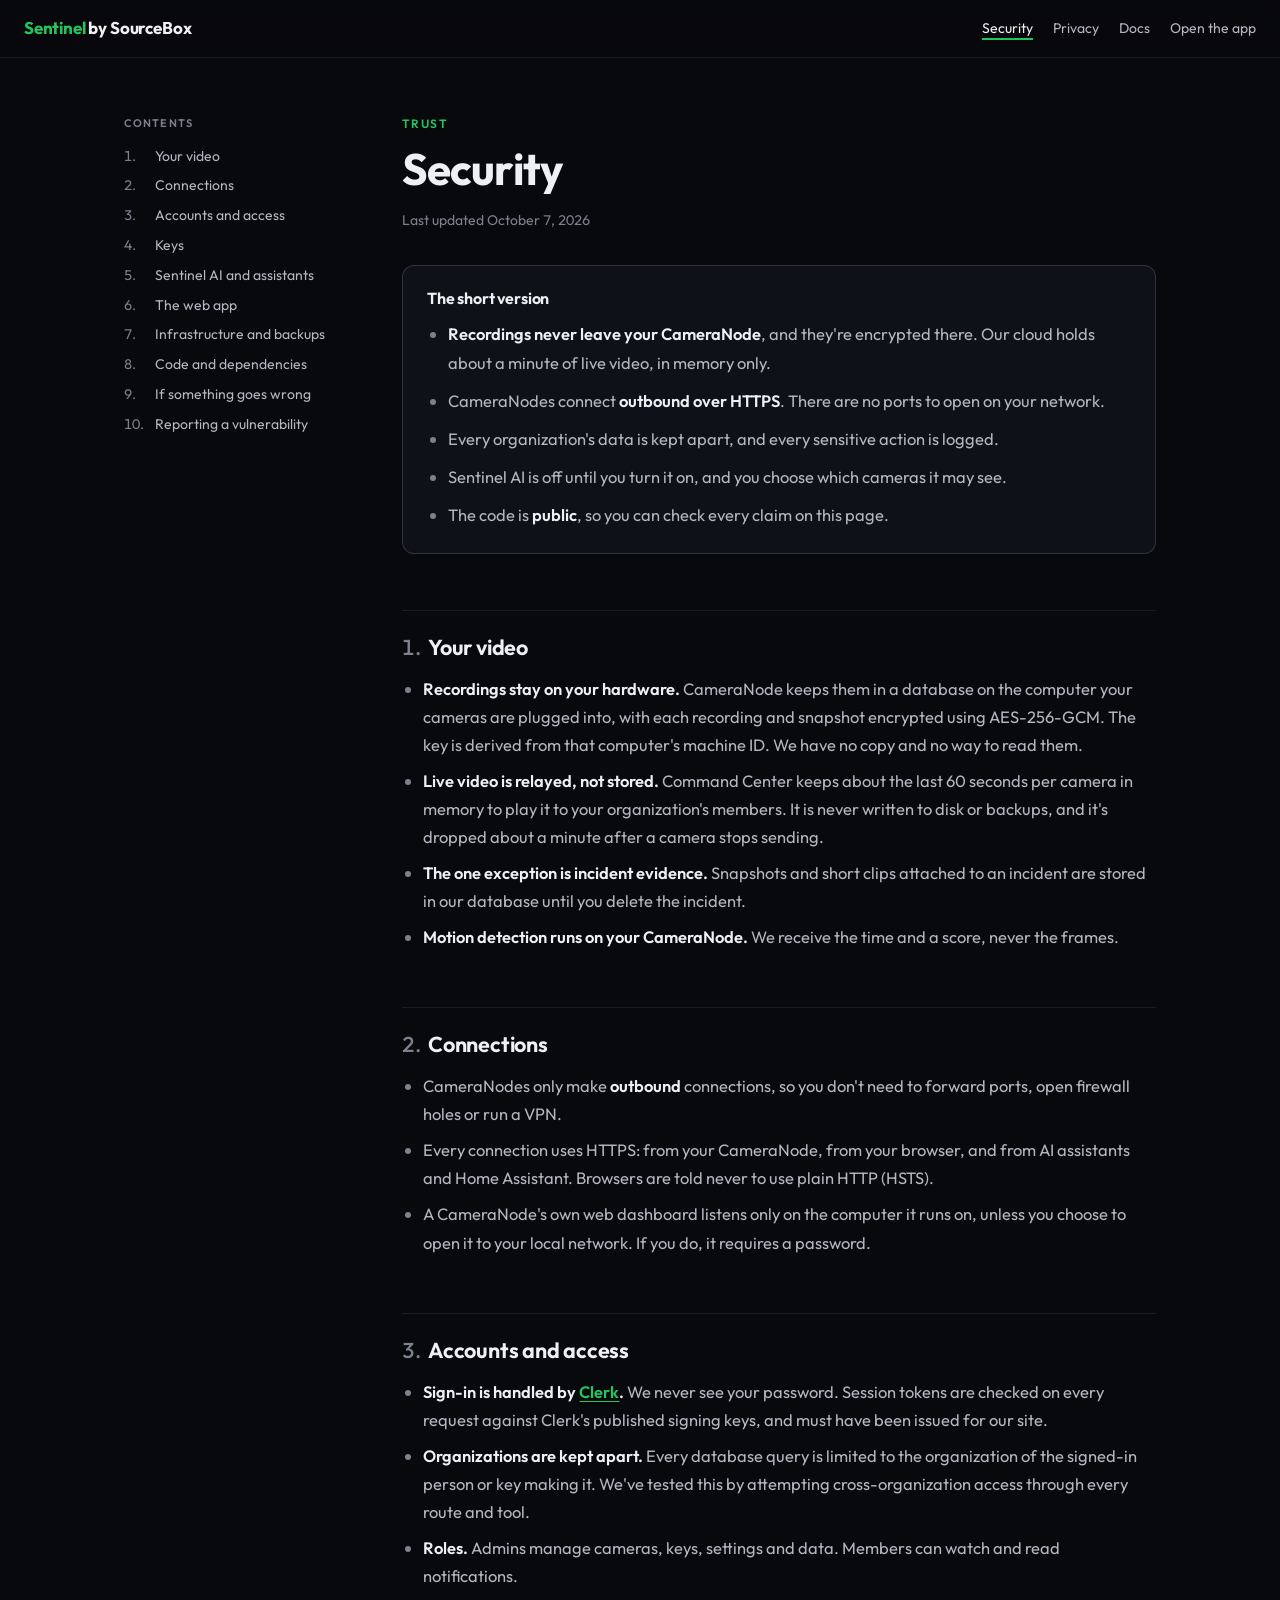
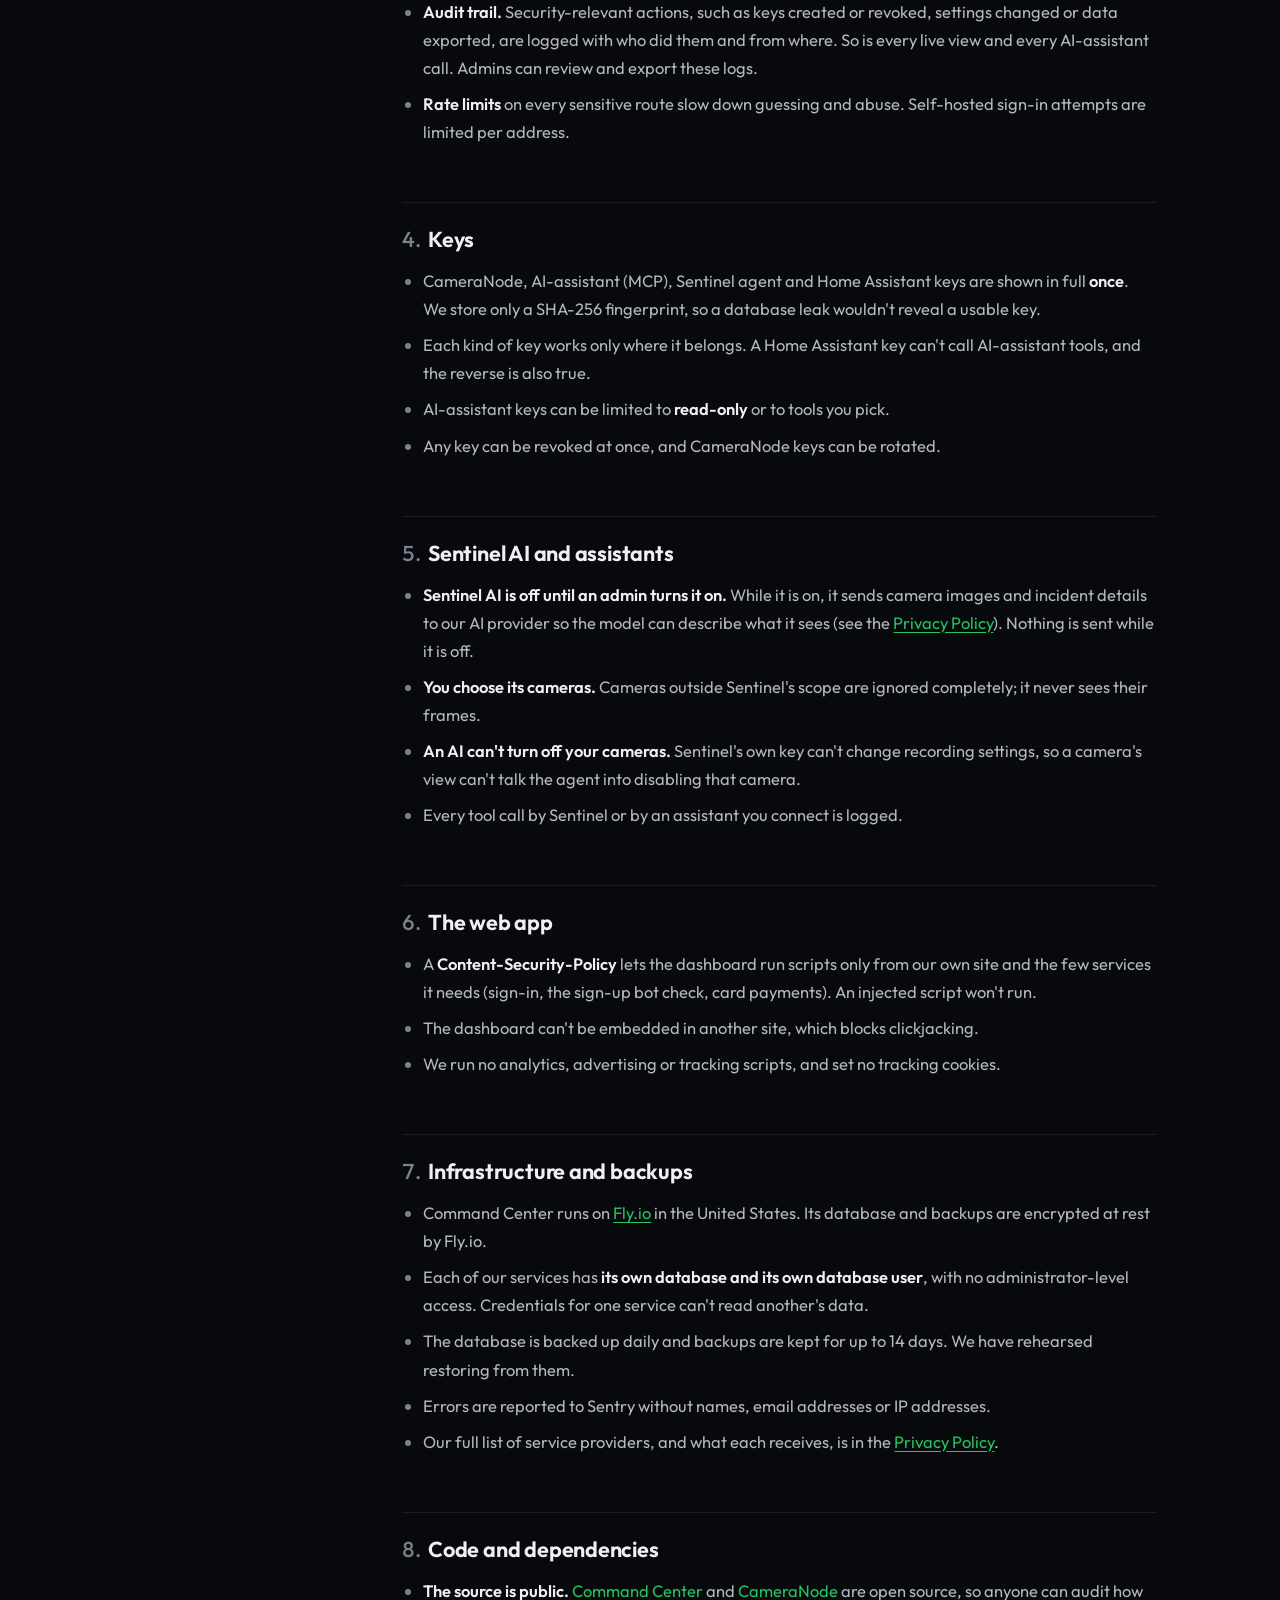
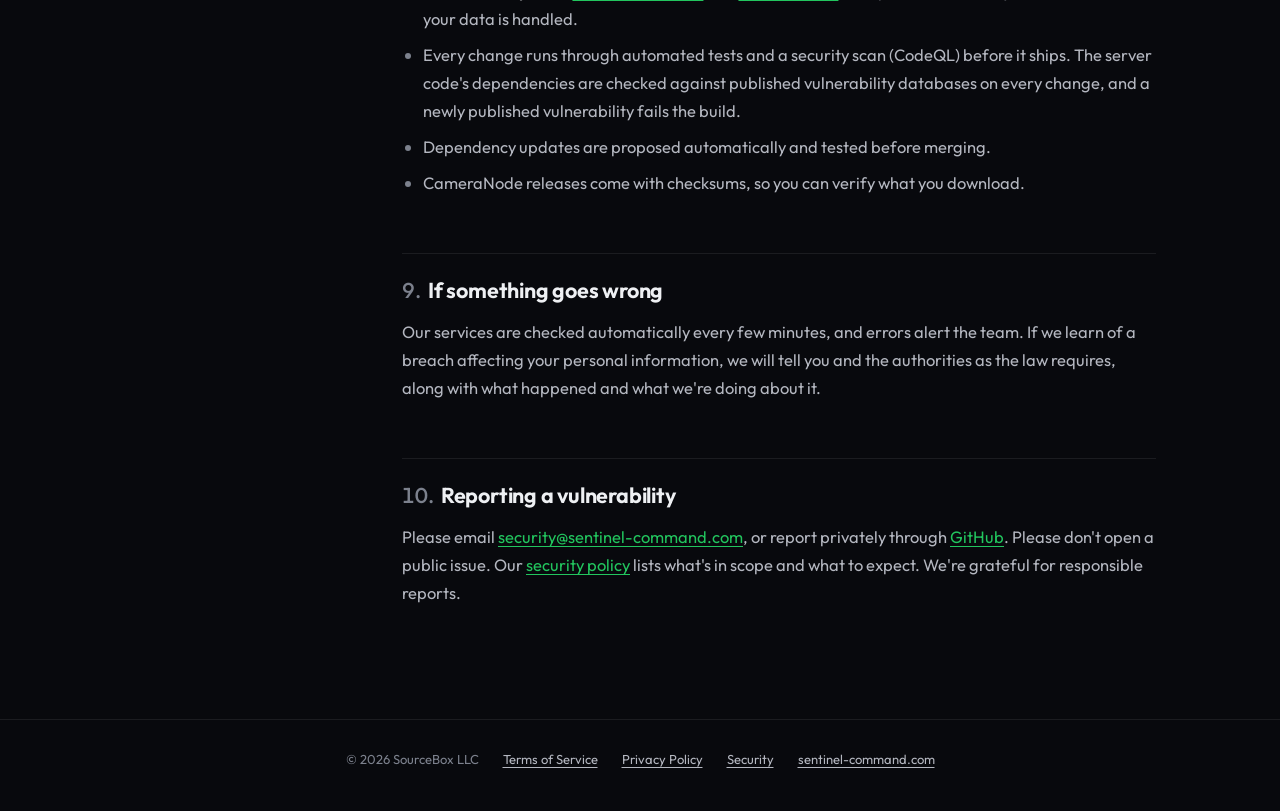
==== docs/security.html @ b4640612 "Add a security page at /security The DPA and sub-processor list both point to a /security page that " ====
<!DOCTYPE html>
<html lang="en">
<head>
  <meta charset="UTF-8">
  <meta name="viewport" content="width=device-width, initial-scale=1.0">
  <title>Security · Sentinel by SourceBox</title>
  <meta name="description" content="How Sentinel by SourceBox protects your cameras, your video and your account, and how to report a vulnerability.">
  <link rel="canonical" href="https://sentinel-command.com/security">
  <link rel="icon" href="data:image/svg+xml,<svg xmlns='http://www.w3.org/2000/svg' viewBox='0 0 100 100'><rect width='100' height='100' rx='22' fill='%230a0a0f'/><text x='50' y='68' font-size='52' font-weight='700' text-anchor='middle' fill='%2322c55e' font-family='sans-serif'>S</text></svg>">
  <link rel="preconnect" href="https://fonts.googleapis.com">
  <link rel="preconnect" href="https://fonts.gstatic.com" crossorigin>
  <link href="https://fonts.googleapis.com/css2?family=Outfit:wght@400;500;600;700&family=JetBrains+Mono:wght@400;500&display=swap" rel="stylesheet">
  <link rel="stylesheet" href="legal/legal.css">
</head>
<body>
  <header class="topbar">
    <a class="brand" href="/"><span>Sentinel</span><span class="by"> by SourceBox</span></a>
    <nav aria-label="Site">
      <a href="security" aria-current="page">Security</a>
      <a href="legal/privacy">Privacy</a>
      <a href="/documentation/">Docs</a>
      <a class="nav-app" href="https://app.sentinel-command.com">Open the app</a>
    </nav>
  </header>

  <div class="page">
    <details class="toc" id="toc">
      <summary>Contents</summary>
      <ol>
        <li><a href="#video">Your video</a></li>
        <li><a href="#connections">Connections</a></li>
        <li><a href="#accounts">Accounts and access</a></li>
        <li><a href="#keys">Keys</a></li>
        <li><a href="#ai">Sentinel AI and assistants</a></li>
        <li><a href="#web">The web app</a></li>
        <li><a href="#infrastructure">Infrastructure and backups</a></li>
        <li><a href="#code">Code and dependencies</a></li>
        <li><a href="#incidents">If something goes wrong</a></li>
        <li><a href="#report">Reporting a vulnerability</a></li>
      </ol>
    </details>

    <article>
      <p class="eyebrow">Trust</p>
      <h1>Security</h1>
      <p class="dates">Last updated October 7, 2026</p>

      <section class="summary" aria-labelledby="summary-heading">
        <h2 id="summary-heading">The short version</h2>
        <ul>
          <li><strong>Recordings never leave your CameraNode</strong>, and they're encrypted there. Our cloud holds about a minute of live video, in memory only.</li>
          <li>CameraNodes connect <strong>outbound over HTTPS</strong>. There are no ports to open on your network.</li>
          <li>Every organization's data is kept apart, and every sensitive action is logged.</li>
          <li>Sentinel AI is off until you turn it on, and you choose which cameras it may see.</li>
          <li>The code is <strong>public</strong>, so you can check every claim on this page.</li>
        </ul>
      </section>

      <h2 id="video"><span class="num">1.</span>Your video</h2>
      <ul>
        <li><strong>Recordings stay on your hardware.</strong> CameraNode keeps them in a database on the computer your cameras are plugged into, with each recording and snapshot encrypted using AES-256-GCM. The key is derived from that computer's machine ID. We have no copy and no way to read them.</li>
        <li><strong>Live video is relayed, not stored.</strong> Command Center keeps about the last 60 seconds per camera in memory to play it to your organization's members. It is never written to disk or backups, and it's dropped about a minute after a camera stops sending.</li>
        <li><strong>The one exception is incident evidence.</strong> Snapshots and short clips attached to an incident are stored in our database until you delete the incident.</li>
        <li><strong>Motion detection runs on your CameraNode.</strong> We receive the time and a score, never the frames.</li>
      </ul>

      <h2 id="connections"><span class="num">2.</span>Connections</h2>
      <ul>
        <li>CameraNodes only make <strong>outbound</strong> connections, so you don't need to forward ports, open firewall holes or run a VPN.</li>
        <li>Every connection uses HTTPS: from your CameraNode, from your browser, and from AI assistants and Home Assistant. Browsers are told never to use plain HTTP (HSTS).</li>
        <li>A CameraNode's own web dashboard listens only on the computer it runs on, unless you choose to open it to your local network. If you do, it requires a password.</li>
      </ul>

      <h2 id="accounts"><span class="num">3.</span>Accounts and access</h2>
      <ul>
        <li><strong>Sign-in is handled by <a href="https://clerk.com">Clerk</a>.</strong> We never see your password. Session tokens are checked on every request against Clerk's published signing keys, and must have been issued for our site.</li>
        <li><strong>Organizations are kept apart.</strong> Every database query is limited to the organization of the signed-in person or key making it. We've tested this by attempting cross-organization access through every route and tool.</li>
        <li><strong>Roles.</strong> Admins manage cameras, keys, settings and data. Members can watch and read notifications.</li>
        <li><strong>Audit trail.</strong> Security-relevant actions, such as keys created or revoked, settings changed or data exported, are logged with who did them and from where. So is every live view and every AI-assistant call. Admins can review and export these logs.</li>
        <li><strong>Rate limits</strong> on every sensitive route slow down guessing and abuse. Self-hosted sign-in attempts are limited per address.</li>
      </ul>

      <h2 id="keys"><span class="num">4.</span>Keys</h2>
      <ul>
        <li>CameraNode, AI-assistant (MCP), Sentinel agent and Home Assistant keys are shown in full <strong>once</strong>. We store only a SHA-256 fingerprint, so a database leak wouldn't reveal a usable key.</li>
        <li>Each kind of key works only where it belongs. A Home Assistant key can't call AI-assistant tools, and the reverse is also true.</li>
        <li>AI-assistant keys can be limited to <strong>read-only</strong> or to tools you pick.</li>
        <li>Any key can be revoked at once, and CameraNode keys can be rotated.</li>
      </ul>

      <h2 id="ai"><span class="num">5.</span>Sentinel AI and assistants</h2>
      <ul>
        <li><strong>Sentinel AI is off until an admin turns it on.</strong> While it is on, it sends camera images and incident details to our AI provider so the model can describe what it sees (see the <a href="legal/privacy#sentinel-ai">Privacy Policy</a>). Nothing is sent while it is off.</li>
        <li><strong>You choose its cameras.</strong> Cameras outside Sentinel's scope are ignored completely; it never sees their frames.</li>
        <li><strong>An AI can't turn off your cameras.</strong> Sentinel's own key can't change recording settings, so a camera's view can't talk the agent into disabling that camera.</li>
        <li>Every tool call by Sentinel or by an assistant you connect is logged.</li>
      </ul>

      <h2 id="web"><span class="num">6.</span>The web app</h2>
      <ul>
        <li>A <strong>Content-Security-Policy</strong> lets the dashboard run scripts only from our own site and the few services it needs (sign-in, the sign-up bot check, card payments). An injected script won't run.</li>
        <li>The dashboard can't be embedded in another site, which blocks clickjacking.</li>
        <li>We run no analytics, advertising or tracking scripts, and set no tracking cookies.</li>
      </ul>

      <h2 id="infrastructure"><span class="num">7.</span>Infrastructure and backups</h2>
      <ul>
        <li>Command Center runs on <a href="https://fly.io">Fly.io</a> in the United States. Its database and backups are encrypted at rest by Fly.io.</li>
        <li>Each of our services has <strong>its own database and its own database user</strong>, with no administrator-level access. Credentials for one service can't read another's data.</li>
        <li>The database is backed up daily and backups are kept for up to 14 days. We have rehearsed restoring from them.</li>
        <li>Errors are reported to Sentry without names, email addresses or IP addresses.</li>
        <li>Our full list of service providers, and what each receives, is in the <a href="legal/privacy#sharing">Privacy Policy</a>.</li>
      </ul>

      <h2 id="code"><span class="num">8.</span>Code and dependencies</h2>
      <ul>
        <li><strong>The source is public.</strong> <a href="https://github.com/SourceBox-LLC/Sentinel-Command">Command Center</a> and <a href="https://github.com/SourceBox-LLC/Sentinel-CameraNode">CameraNode</a> are open source, so anyone can audit how your data is handled.</li>
        <li>Every change runs through automated tests and a security scan (CodeQL) before it ships. The server code's dependencies are checked against published vulnerability databases on every change, and a newly published vulnerability fails the build.</li>
        <li>Dependency updates are proposed automatically and tested before merging.</li>
        <li>CameraNode releases come with checksums, so you can verify what you download.</li>
      </ul>

      <h2 id="incidents"><span class="num">9.</span>If something goes wrong</h2>
      <p>Our services are checked automatically every few minutes, and errors alert the team. If we learn of a breach affecting your personal information, we will tell you and the authorities as the law requires, along with what happened and what we're doing about it.</p>

      <h2 id="report"><span class="num">10.</span>Reporting a vulnerability</h2>
      <p>Please email <a href="mailto:security@sentinel-command.com">security@sentinel-command.com</a>, or report privately through <a href="https://github.com/SourceBox-LLC/Sentinel-Command/security/advisories/new">GitHub</a>. Please don't open a public issue. Our <a href="https://github.com/SourceBox-LLC/Sentinel-Command/blob/master/SECURITY.md">security policy</a> lists what's in scope and what to expect. We're grateful for responsible reports.</p>
    </article>
  </div>

  <footer>
    <span>© 2026 SourceBox LLC</span>
    <a href="legal/terms">Terms of Service</a>
    <a href="legal/privacy">Privacy Policy</a>
    <a href="security">Security</a>
    <a href="/">sentinel-command.com</a>
  </footer>
  <script>
    // Contents start open on wide screens, where they sit in the sidebar.
    if (window.matchMedia("(min-width: 960px)").matches) document.getElementById("toc").open = true
  </script>
</body>
</html>
---- docs/legal/legal.css ----
/* Shared styles for /legal/terms and /legal/privacy.
   Dark, to match the rest of sentinel-command.com; prints light. */

:root {
  --bg: #08090d;
  --bg-1: #0f1119;
  --bg-2: #161924;
  --border: rgba(255, 255, 255, 0.08);
  --border-2: rgba(255, 255, 255, 0.14);
  --green: #22c55e;
  --green-dim: rgba(34, 197, 94, 0.1);
  --amber: #f59e0b;
  --amber-dim: rgba(245, 158, 11, 0.08);
  --text: #eef0f3;
  --text-2: #b4b7c0;
  --text-3: #7c818d;
  --font: 'Outfit', system-ui, -apple-system, 'Segoe UI', sans-serif;
  --mono: 'JetBrains Mono', ui-monospace, SFMono-Regular, Menlo, monospace;
  --measure: 70ch;
}

*, *::before, *::after { box-sizing: border-box; }
html { scroll-behavior: smooth; scroll-padding-top: 80px; }
@media (prefers-reduced-motion: reduce) { html { scroll-behavior: auto; } }

body {
  margin: 0;
  font-family: var(--font);
  font-size: 16.5px;
  line-height: 1.7;
  background: var(--bg);
  color: var(--text-2);
  -webkit-font-smoothing: antialiased;
}

a { color: var(--green); text-underline-offset: 3px; }
a:hover { text-decoration: underline; }
a:focus-visible, summary:focus-visible { outline: 2px solid var(--green); outline-offset: 3px; border-radius: 3px; }
::selection { background: var(--green-dim); color: var(--text); }

/* ── Top bar ── */
.topbar {
  position: sticky; top: 0; z-index: 10;
  display: flex; align-items: center; justify-content: space-between; gap: 16px;
  padding: 14px 24px;
  background: rgba(8, 9, 13, 0.88);
  backdrop-filter: blur(10px);
  border-bottom: 1px solid var(--border);
}
.brand { font-weight: 700; font-size: 17px; color: var(--text); text-decoration: none; letter-spacing: -0.01em; }
.brand span { color: var(--green); }
.brand .by { color: var(--text); }
.brand:hover { text-decoration: none; }
.topbar nav { display: flex; gap: 20px; flex-wrap: wrap; font-size: 14px; }
.topbar nav a { color: var(--text-2); text-decoration: none; }
.topbar nav a:hover, .topbar nav a[aria-current="page"] { color: var(--text); }
.topbar nav a[aria-current="page"] { box-shadow: inset 0 -2px 0 var(--green); }

/* ── Layout ── */
.page {
  display: grid;
  grid-template-columns: minmax(0, 1fr);
  gap: 48px;
  max-width: 1080px;
  margin: 0 auto;
  padding: 56px 24px 96px;
}
@media (min-width: 960px) {
  .page { grid-template-columns: 230px minmax(0, 1fr); }
}

.toc { font-size: 14px; }
@media (min-width: 960px) {
  .toc summary { pointer-events: none; }
  .page .toc[open] summary::after { content: none; }
  .toc { position: sticky; top: 88px; align-self: start; max-height: calc(100vh - 110px); overflow-y: auto; }
}
.toc summary { font-size: 11px; letter-spacing: 0.1em; text-transform: uppercase; color: var(--text-3); margin: 0 0 12px; font-weight: 600; cursor: pointer; list-style: none; }
.toc summary::-webkit-details-marker { display: none; }
.toc summary::after { content: " +"; }
.toc[open] summary::after { content: " −"; }
.toc ol { list-style: none; margin: 0; padding: 0; counter-reset: toc; }
.toc li { counter-increment: toc; margin: 0 0 6px; }
.toc a { color: var(--text-2); text-decoration: none; display: grid; grid-template-columns: 2.2em 1fr; }
.toc a::before { content: counter(toc) "."; color: var(--text-3); font-variant-numeric: tabular-nums; }
.toc a:hover { color: var(--text); }
@media (max-width: 959px) {
  .toc { order: 1; border: 1px solid var(--border); border-radius: 10px; padding: 14px 18px 4px; background: var(--bg-1); }
  .toc:not([open]) { padding-bottom: 2px; }
  article { order: 2; }
  .toc ol { columns: 2 220px; column-gap: 24px; }
  .toc li { break-inside: avoid; }
}

article { max-width: var(--measure); min-width: 0; }

.eyebrow { font-size: 12px; letter-spacing: 0.12em; text-transform: uppercase; color: var(--green); font-weight: 600; margin: 0 0 10px; }
h1 { font-size: clamp(2rem, 4.5vw, 2.75rem); line-height: 1.15; color: var(--text); margin: 0 0 14px; letter-spacing: -0.02em; text-wrap: balance; font-weight: 700; }
.dates { font-size: 14px; color: var(--text-3); margin: 0 0 32px; font-variant-numeric: tabular-nums; }

h2 {
  font-size: 1.35rem; line-height: 1.3; color: var(--text);
  margin: 56px 0 14px; padding-top: 22px; border-top: 1px solid var(--border);
  letter-spacing: -0.01em; text-wrap: balance; font-weight: 650;
}
h2 .num { color: var(--text-3); font-variant-numeric: tabular-nums; margin-right: 0.35em; font-weight: 500; }
h3 { font-size: 1.05rem; color: var(--text); margin: 30px 0 8px; font-weight: 600; }
p, ul, ol { margin: 0 0 16px; }
ul, ol { padding-left: 1.3em; }
li { margin: 0 0 8px; }
li::marker { color: var(--text-3); }
strong { color: var(--text); font-weight: 600; }
code { font-family: var(--mono); font-size: 0.86em; background: var(--bg-2); border: 1px solid var(--border); border-radius: 4px; padding: 1px 5px; color: var(--text); }

/* The plain-language summary at the top of each document. */
.summary {
  background: var(--bg-1);
  border: 1px solid var(--border-2);
  border-radius: 12px;
  padding: 22px 24px 8px;
  margin: 0 0 8px;
}
.summary h2 { margin: 0 0 12px; padding: 0; border: 0; font-size: 1rem; }
.summary li { margin-bottom: 10px; }

/* Clauses that must stand out (warranty disclaimers, the alarm caveat). */
.callout {
  border-left: 3px solid var(--amber);
  background: var(--amber-dim);
  padding: 14px 18px;
  border-radius: 0 8px 8px 0;
  margin: 0 0 18px;
}
.callout p:last-child { margin-bottom: 0; }

.caps { text-transform: uppercase; font-size: 0.92em; letter-spacing: 0.01em; }

/* Tables (sub-processors, retention). */
.table-wrap { overflow-x: auto; margin: 0 0 20px; border: 1px solid var(--border); border-radius: 10px; }
table { border-collapse: collapse; width: 100%; font-size: 14.5px; line-height: 1.55; }
th, td { text-align: left; vertical-align: top; padding: 11px 14px; border-bottom: 1px solid var(--border); }
th { color: var(--text); font-weight: 600; background: var(--bg-1); font-size: 13px; letter-spacing: 0.02em; }
tr:last-child td { border-bottom: 0; }
td:first-child { color: var(--text); font-weight: 500; white-space: nowrap; }
@media (max-width: 600px) { td:first-child { white-space: normal; } }

footer {
  border-top: 1px solid var(--border);
  padding: 28px 24px 40px;
  font-size: 13px; color: var(--text-3);
  display: flex; flex-wrap: wrap; gap: 8px 24px; justify-content: center;
}
footer a { color: var(--text-2); }

@media (max-width: 600px) {
  body { font-size: 16px; }
  .topbar { padding: 12px 16px; }
  .brand .by, .topbar .nav-app { display: none; }
  .topbar nav { gap: 16px; }
  .page { padding: 36px 16px 72px; }
}

@media print {
  :root { --bg: #fff; --bg-1: #f6f6f6; --bg-2: #f0f0f0; --text: #000; --text-2: #222; --text-3: #555; --border: #ddd; --border-2: #ccc; --green: #0a6b32; --amber-dim: #fff8e6; }
  .topbar, .toc, footer { display: none; }
  .page { display: block; padding: 0; }
  article { max-width: none; }
  a { color: inherit; }
  h2 { break-after: avoid; }
}
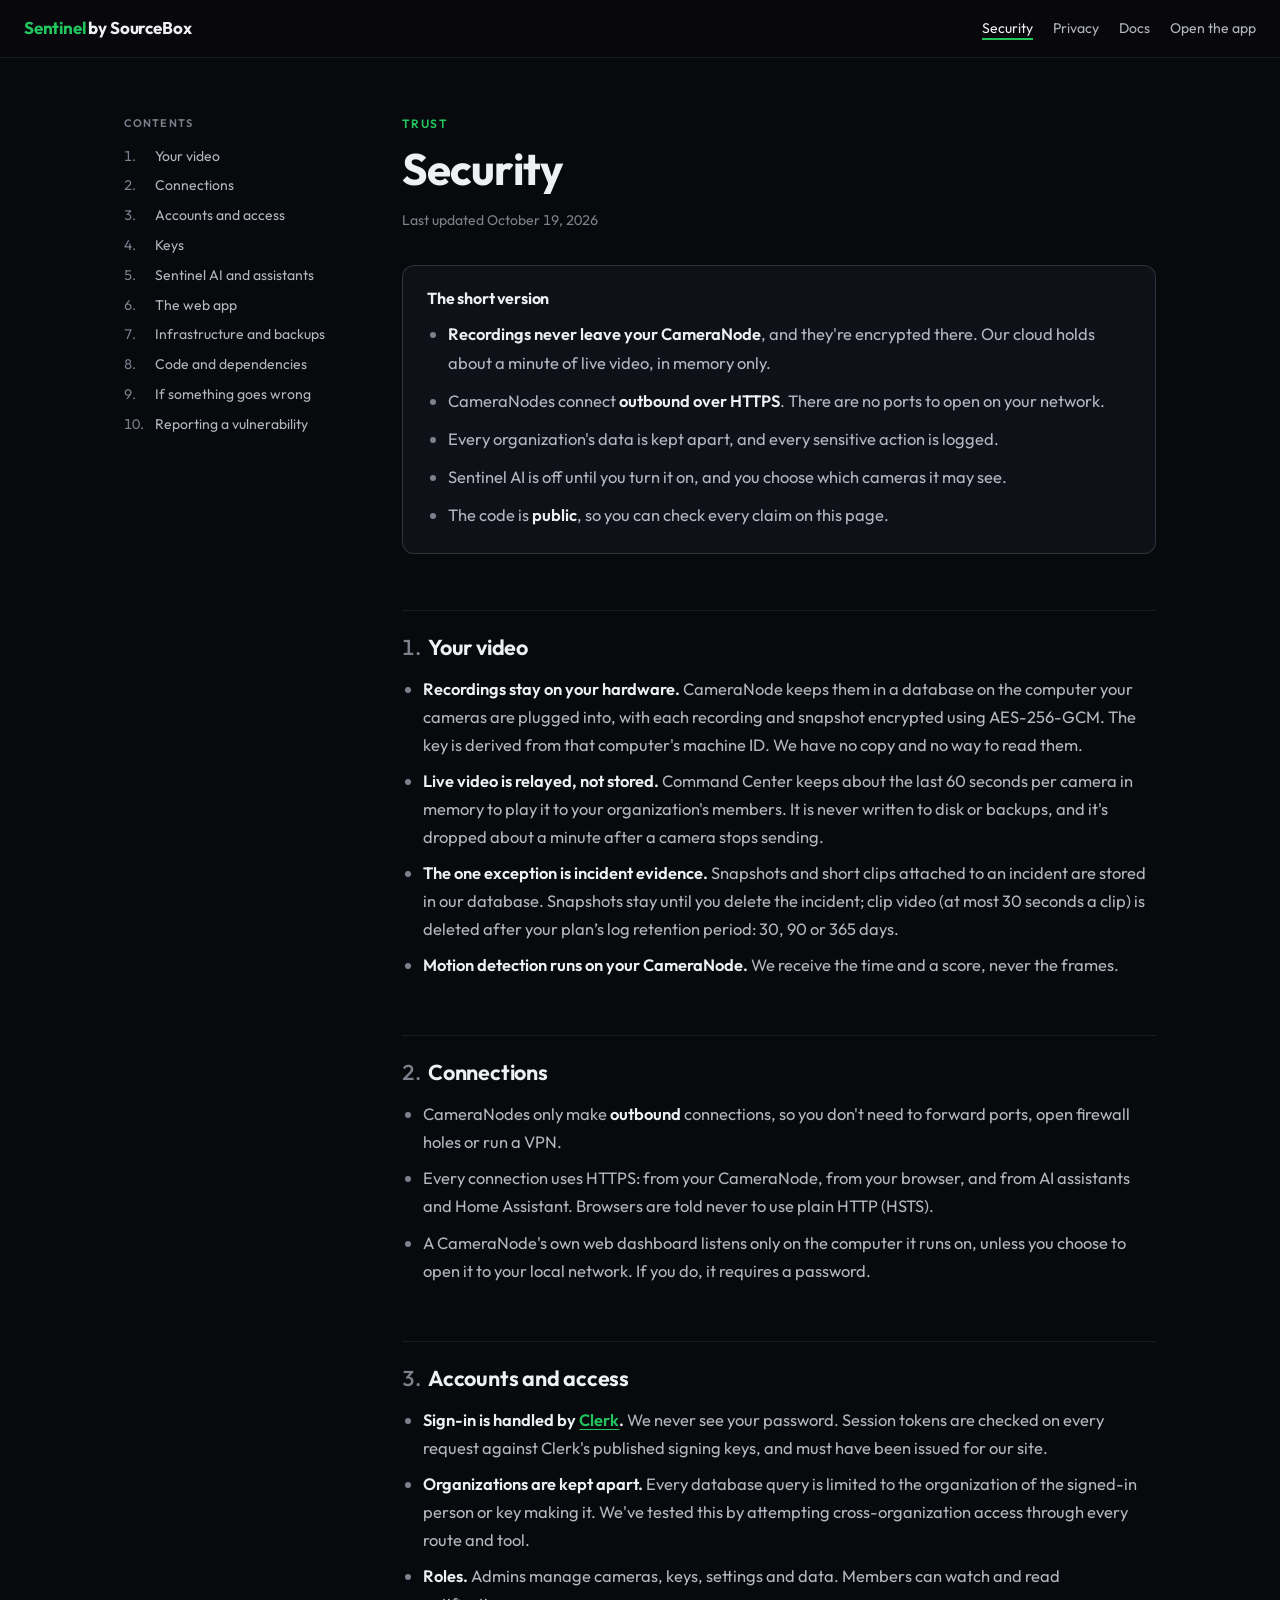
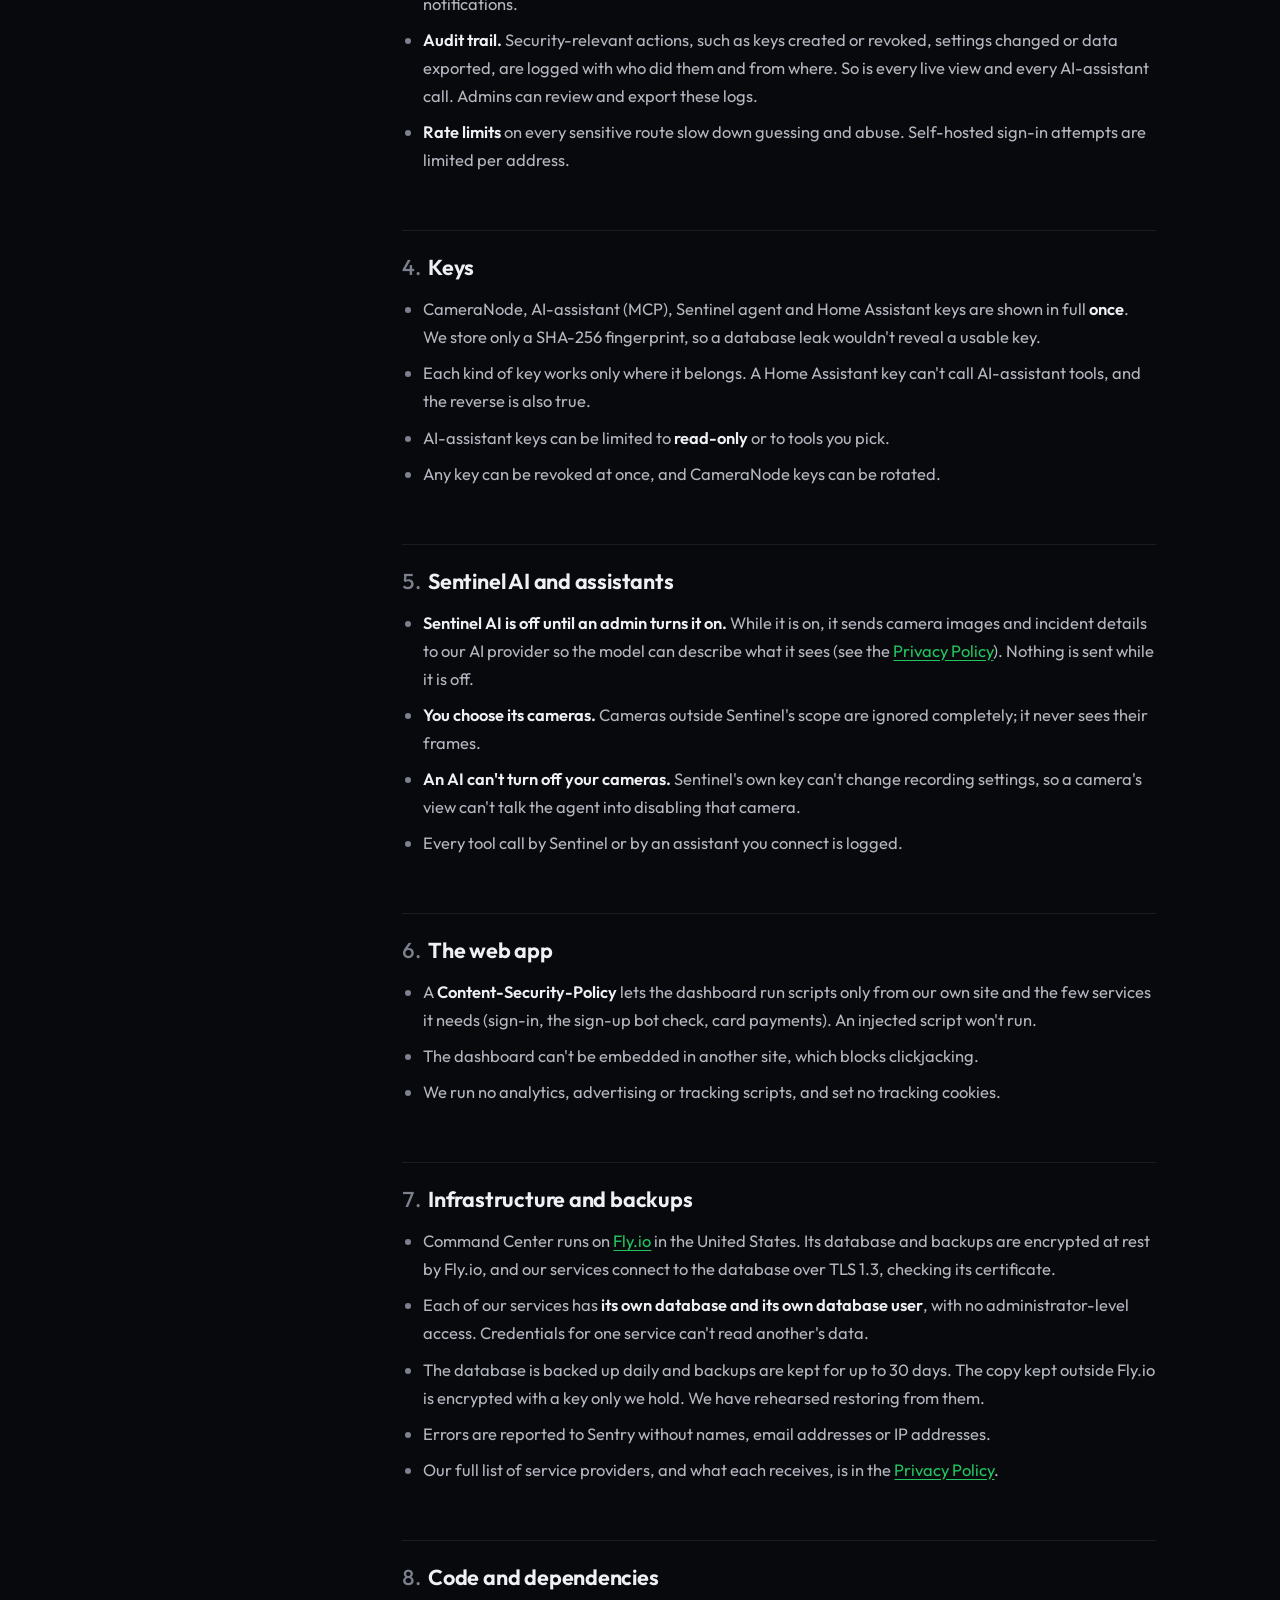
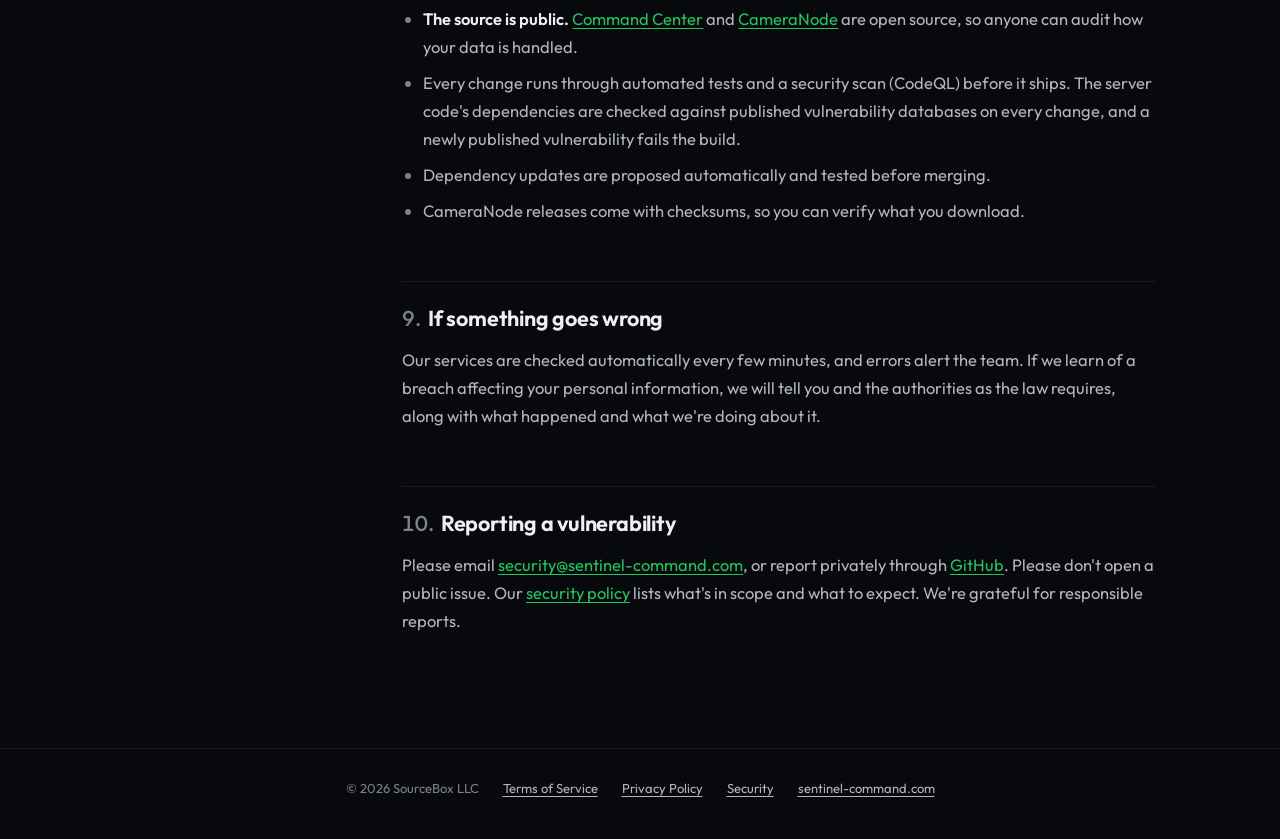
==== commit 7e44bc39: "Privacy Policy and security page: clip retention, backups, database TLS - Clip video is now deleted " ====
--- a/docs/security.html
+++ b/docs/security.html
@@ -43,7 +43,7 @@
     <article>
       <p class="eyebrow">Trust</p>
       <h1>Security</h1>
-      <p class="dates">Last updated October 7, 2026</p>
+      <p class="dates">Last updated October 19, 2026</p>
 
       <section class="summary" aria-labelledby="summary-heading">
         <h2 id="summary-heading">The short version</h2>
@@ -60,7 +60,7 @@
       <ul>
         <li><strong>Recordings stay on your hardware.</strong> CameraNode keeps them in a database on the computer your cameras are plugged into, with each recording and snapshot encrypted using AES-256-GCM. The key is derived from that computer's machine ID. We have no copy and no way to read them.</li>
         <li><strong>Live video is relayed, not stored.</strong> Command Center keeps about the last 60 seconds per camera in memory to play it to your organization's members. It is never written to disk or backups, and it's dropped about a minute after a camera stops sending.</li>
-        <li><strong>The one exception is incident evidence.</strong> Snapshots and short clips attached to an incident are stored in our database until you delete the incident.</li>
+        <li><strong>The one exception is incident evidence.</strong> Snapshots and short clips attached to an incident are stored in our database. Snapshots stay until you delete the incident; clip video (at most 30 seconds a clip) is deleted after your plan&rsquo;s log retention period: 30, 90 or 365 days.</li>
         <li><strong>Motion detection runs on your CameraNode.</strong> We receive the time and a score, never the frames.</li>
       </ul>
 
@@ -105,9 +105,9 @@
 
       <h2 id="infrastructure"><span class="num">7.</span>Infrastructure and backups</h2>
       <ul>
-        <li>Command Center runs on <a href="https://fly.io">Fly.io</a> in the United States. Its database and backups are encrypted at rest by Fly.io.</li>
+        <li>Command Center runs on <a href="https://fly.io">Fly.io</a> in the United States. Its database and backups are encrypted at rest by Fly.io, and our services connect to the database over TLS 1.3, checking its certificate.</li>
         <li>Each of our services has <strong>its own database and its own database user</strong>, with no administrator-level access. Credentials for one service can't read another's data.</li>
-        <li>The database is backed up daily and backups are kept for up to 14 days. We have rehearsed restoring from them.</li>
+        <li>The database is backed up daily and backups are kept for up to 30 days. The copy kept outside Fly.io is encrypted with a key only we hold. We have rehearsed restoring from them.</li>
         <li>Errors are reported to Sentry without names, email addresses or IP addresses.</li>
         <li>Our full list of service providers, and what each receives, is in the <a href="legal/privacy#sharing">Privacy Policy</a>.</li>
       </ul>
